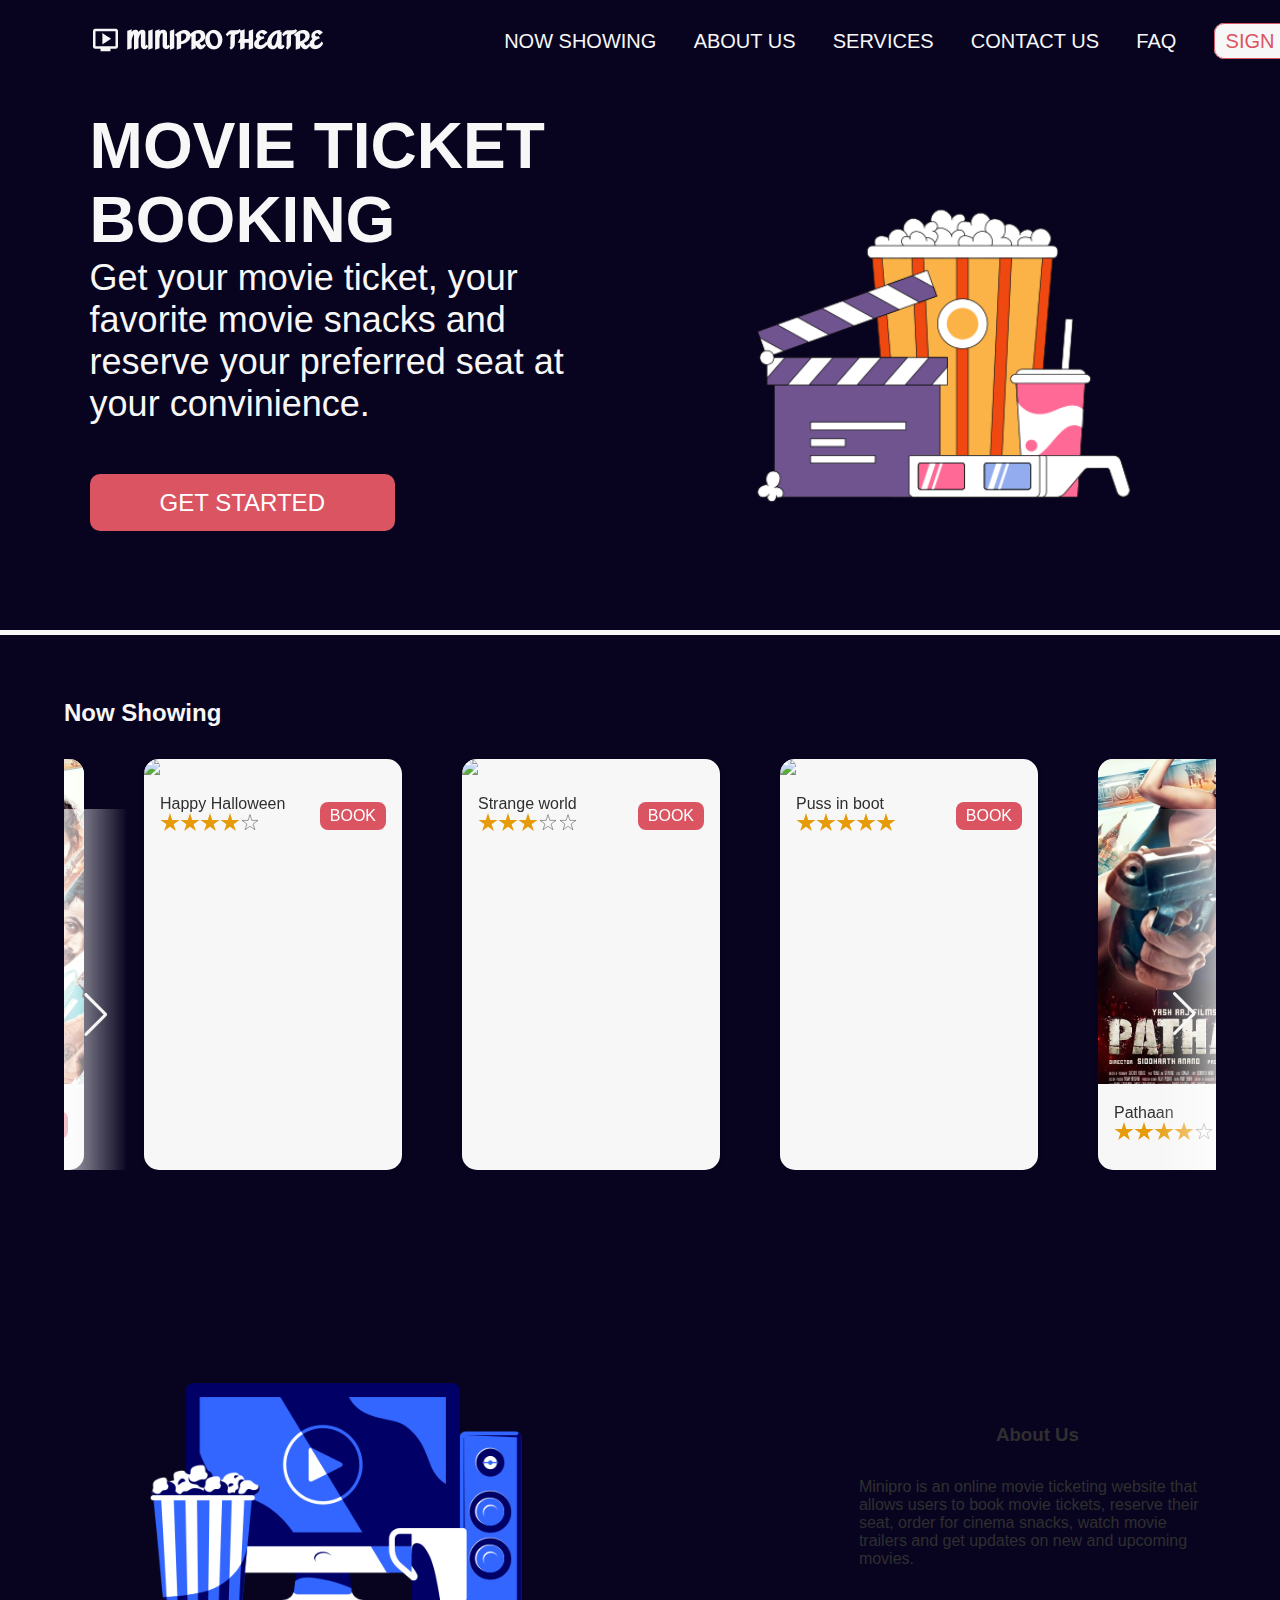
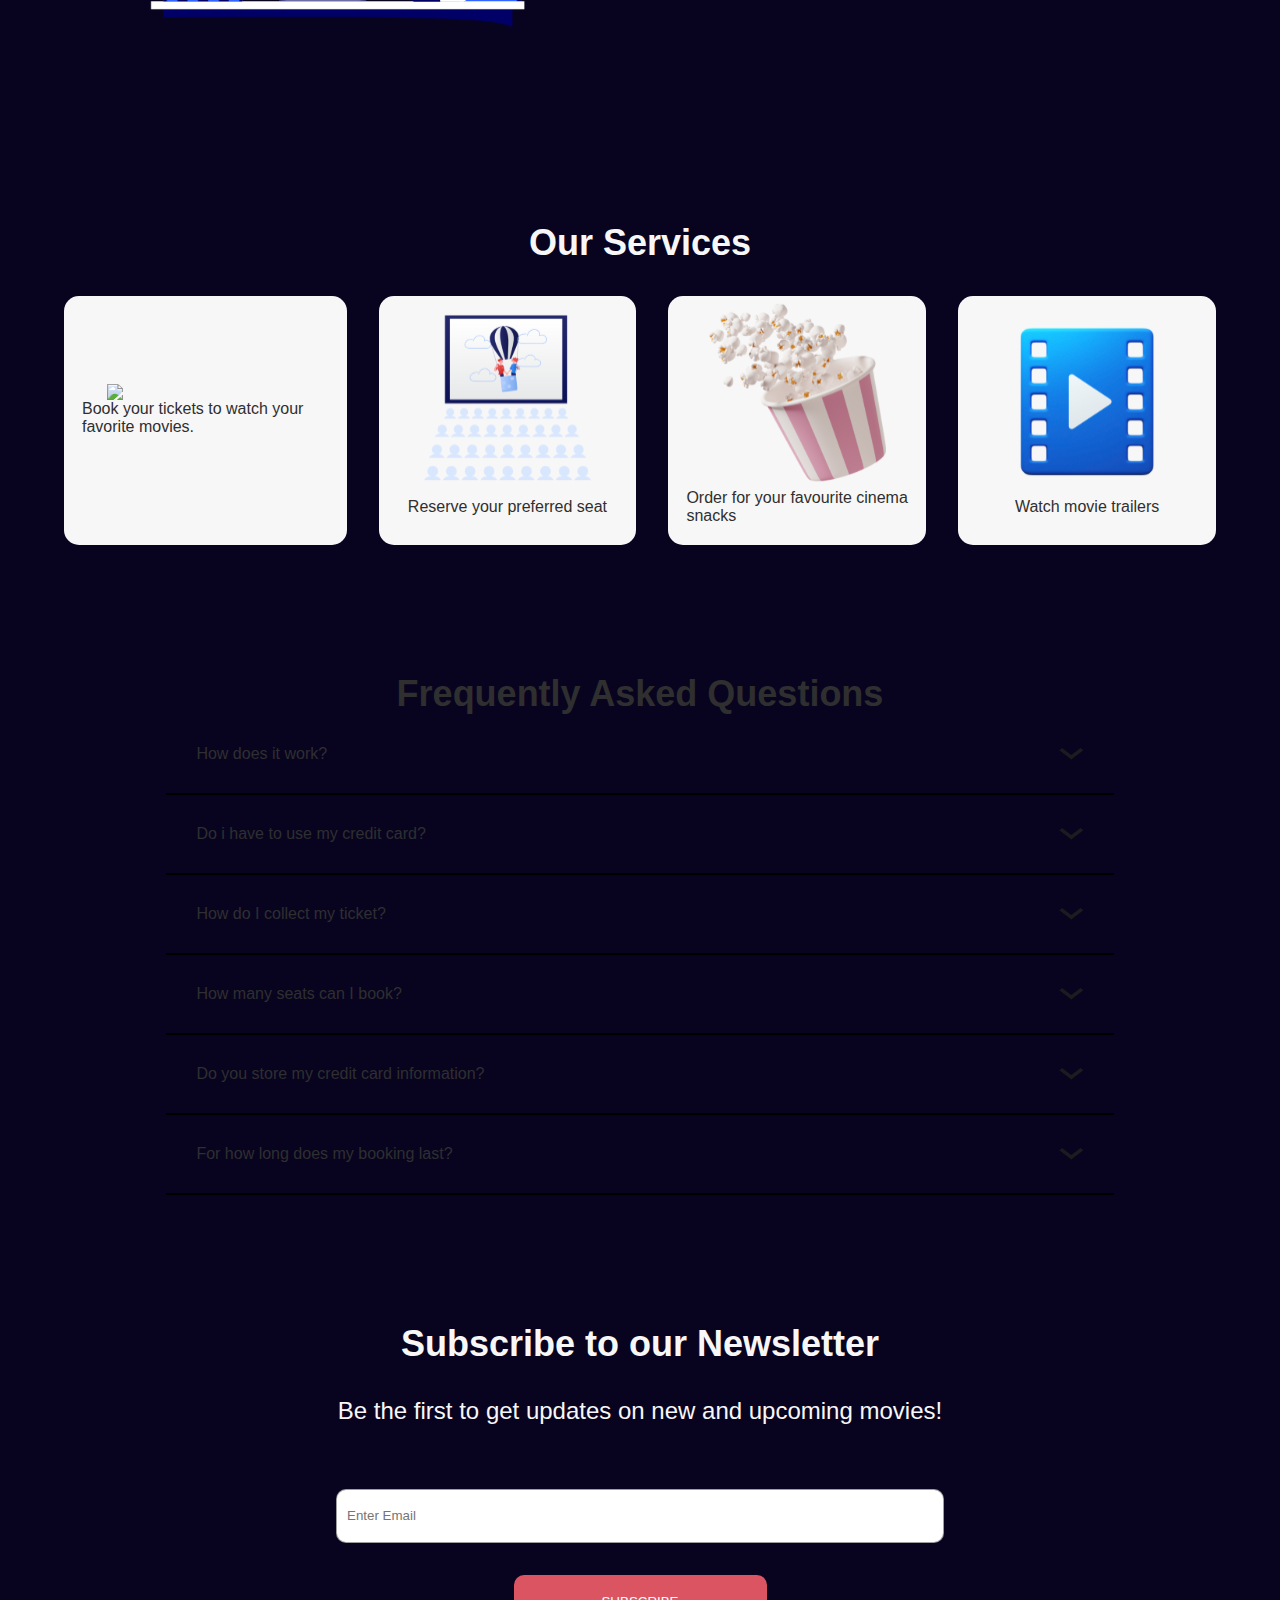
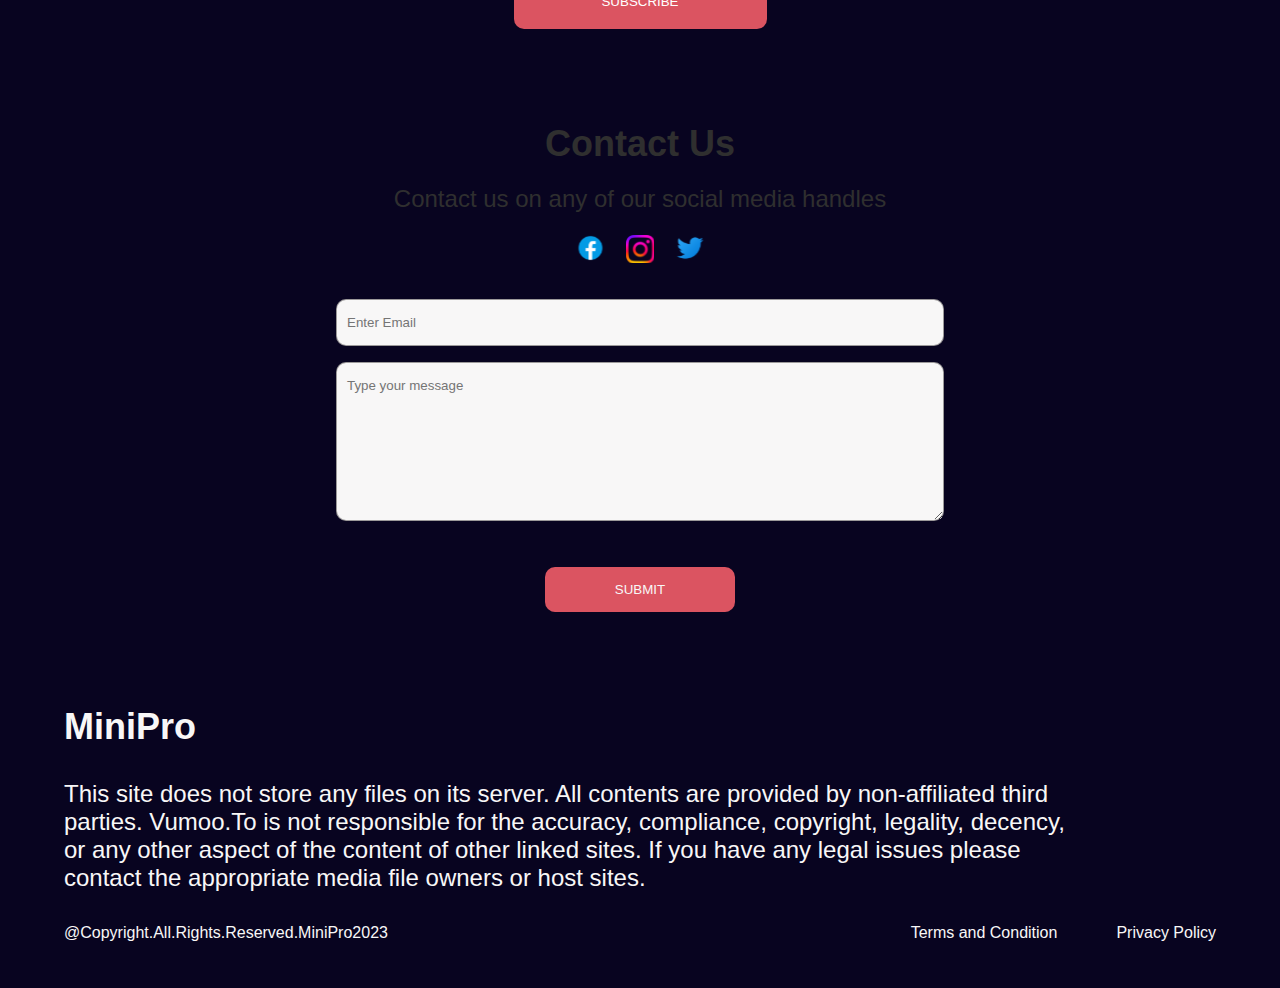
==== index.html @ 7660c7da "First commit for Minipro" ====
<!DOCTYPE html>
<html>
<head>
	<meta charset="utf-8">
	<meta name="viewport" content="width=device-width, initial-scale=1">
	<link rel="icon" type="image/png" sizes="32x32" href="./images/Frames 1.png">
	<link href="https://fonts.cdnfonts.com/css/inter" rel="stylesheet">
	<link rel="stylesheet" href="https://cdnjs.cloudflare.com/ajax/libs/font-awesome/4.7.0/css/font-awesome.min.css">
	<!-- Swiper CSS -->
    <link rel="stylesheet" href="css/swiper-bundle.min.css">
	<link rel="stylesheet" type="text/css" href="css/style.css">
	<title>Minipro Theatre</title>
</head>
<body class="signup_body">
	<header>
		<div>
			<nav class="signup_nav navbar">
				<li>
					<img class="nav-branding" src="./images/Frame 1.png">
				</li>
				<ul class="menu nav-menu">
					<li class="nav-item"><a class="menuItem nav-link " href="#">NOW SHOWING</a></li>
					<li class="nav-item"><a class="menuItem nav-link" href="#">ABOUT US</a></li>
					<li class="nav-item"><a class="menuItem nav-link" href="#">SERVICES</a></li>
					<li class="nav-item"><a class="menuItem nav-link" href="#">CONTACT US</a></li>
					<li class="nav-item"><a class="menuItem nav-link" href="#">FAQ</a></li>
					<li class="nav_button nav-item">
						<a href="#">SIGN IN</a>
					</li>
				</ul>
				<div class="hamburger">
				<span class="bar"></span>
				<span class="bar"></span>
				<span class="bar"></span>
			</div>
			</nav>
		</div>
	</header>
	<header class="index_header">
		<div>
			<section class="header_text">
				<h1>MOVIE TICKET BOOKING</h1>
				<p>Get your movie ticket, your favorite movie snacks and reserve your preferred seat at your convinience.</p>
				<a class="getstarted_button" href="#">GET STARTED</a>
			</section>
			<section>
				<img src="./images/Frame 80.svg">
			</section>
		</div>
		
	</header>
	<main>
		<section class="firstmain_section">
			<section>
				<h2>Now Showing</h2>
				<div class="container swiper">
      <div class="slide-container">
        <div class="swiper-button-prev swiper-navBtn pre-btn"></div>
        <article class="card-wrapper swiper-wrapper firstmain_flex ">
          <div class="card swiper-slide firstmain_flex_container">
            <div class="">
              <img class="movie_img"  src="./images/Cinema tickets (2).svg">
            </div>
            <div class="movie_details">
            	<div>
            		<p>Happy Halloween</p>
            		<img src="./images/Frame 228.svg">
            	</div>
            	<a href="#">BOOK</a>
            </div>
          </div>
          <div class="card swiper-slide firstmain_flex_container">
            <div class="">
              <img class="movie_img" src="./images/Cinema tickets.svg">
            </div>
            <div class="movie_details">
            	<div>
            		<p>Strange world</p>
            		<img src="./images/Frame 229.svg">
            	</div>
            	<a href="#">BOOK</a>
            </div>
          </div>
          <div class="card swiper-slide firstmain_flex_container">
            <div class="">
              <img class="movie_img"  src="./images/Cinema tickets (1).svg">
            </div>
            <div class="movie_details">
            	<div>
            		<p>Puss in boot</p>
            		<img src="./images/Frame 229 (1).svg">
            	</div>
            	<a href="#">BOOK</a>
            </div>
          </div>
          <div class="card swiper-slide firstmain_flex_container">
            <div class="">
              <img class="movie_img"  src="./images/cinema ticket (1).svg">
            </div>
            <div class="movie_details">
            	<div>
            		<p>Pathaan</p>
            		<img src="./images/Frame 228.svg">
            	</div>
            	<a href="#">BOOK</a>
            </div>
          </div>
        </article>
      </div>
      <div class="swiper-button-next swiper-navBtn nxt-btn"></div>
    </div>
				
			</section>
		</section>
		<section class="secondmain_section">
			<article>
				<img src="./images/Cinema at home.svg">
				<div>
					<h3>About Us</h3>
					<p>Minipro is an online movie ticketing website that allows users to book movie tickets, reserve their seat, order for cinema snacks, watch movie trailers and get updates on new and upcoming movies.</p>
				</div>
			</article>
		</section>
		<section class="thirdmain_section">
			<article>
				<h4>Our Services</h4>
				<section>
					<div>
						<img src="./images/Cinema tickets (4).svg">
						<p>Book your tickets to watch your favorite movies.</p>
					</div>
					<div>
						<img src="./images/Cinema.svg">
						<p>Reserve your preferred seat</p>
					</div>
					<div>
						<img src="./images/popcorn bowl.svg">
						<p>Order for your favourite cinema snacks</p>
					</div>
					<div>
						<img src="./images/cinema (1).svg">
						<p>Watch movie trailers</p>
					</div>
				</section>
			</article>
		</section>
		<section class="fourthmain_section">
			<article>
				<h4>Frequently Asked Questions</h4>
				<section class="faqsection">
					<div class="faq">
						<div class="faqQuestions">
							<p>How does it work?</p>
							<img src="./images/expand_more.svg">
						</div>
						<div class="faqAnswers">
							<p>Register to have access to the theatre</p>
						</div>
					</div>
					<div class="faq">
						<div class="faqQuestions">
							<p>Do i have to use my credit card?</p>
							<img src="./images/expand_more.svg">
						</div>
						<div class="faqAnswers">
							<p>Yes in cases where you need to transfer to your wallet</p>
						</div>
					</div>
					<div class="faq">
						<div class="faqQuestions">
							<p>How do I collect my ticket?</p>
							<img src="./images/expand_more.svg">
						</div>
						<div class="faqAnswers">
							<p>You can book it on our website</p>
						</div>
					</div>
					<div class="faq">
						<div class="faqQuestions">
							<p>How many seats can I book?</p>
							<img src="./images/expand_more.svg">
						</div>
						<div class="faqAnswers">
							<p>As many as you want</p>
						</div>
					</div>
					<div class="faq">
						<div class="faqQuestions">
							<p>Do you store my credit card information?</p>
							<img src="./images/expand_more.svg">
						</div>
						<div class="faqAnswers">
							<p>No, we don't</p>
						</div>
					</div>
					<div class="faq">
						<div class="faqQuestions">
							<p>For how long does my booking last?</p>
							<img src="./images/expand_more.svg">
						</div>
						<div class="faqAnswers">
							<p>It is available till you use it</p>
						</div>
					</div>
				</section>
			</article>
		</section>
		<section class="fifthmain_section">
			<h5>Subscribe to our Newsletter</h5>
			<p>Be the first to get updates on new and upcoming movies!</p>
			<div>
				<input type="text" name="email" placeholder="Enter Email">
				<button>SUBSCRIBE</button>
			</div>
		</section>
		<section class="sixthmain_section">
			<article>
				<section>
					<h5 style="font-size: 36px;">Contact Us</h5>
					<p style="font-size: 24px;">Contact us on any of our social media handles</p>
					<div>
						<a href="#" class="Facebook">
							<img src="./images/Facebook.svg">
						</a>
						<a href="#" class="Instagram">
							<img src="./images/Instagram.svg">
						</a>
						<a href="#" class="Twitter">
							<img src="./images/Twitter.svg">
						</a>
					</div>
				</section>
				<form class="contactus_form">
					<input type="text" name="email" placeholder="Enter Email">
					<textarea id="message" placeholder="Type your message"></textarea>
					<button>SUBMIT</button>

				</form>
			</article>
		</section>
	</main>
	<footer class="index_footer">
		<section>
			<h6>MiniPro</h6>
			<p>This site does not store any files on its server. All contents are provided by non-affiliated third parties. Vumoo.To is not responsible for the accuracy, compliance, copyright, legality, decency, or any other aspect of the content of other linked sites. If you have any legal issues please contact the appropriate media file owners or host sites.</p>
		</section>
		<div class="footer_div">
			<p>@Copyright.All.Rights.Reserved.MiniPro2023</p>
			<div>
				<p>Terms and Condition</p>
				<p>Privacy Policy</p>
			</div>
		</div>
	</footer>
	<script src="js/swiper-bundle.min.js"></script>
	<script>
		let answers = document.querySelectorAll(".faq");
		answers.forEach((event) => {
			event.addEventListener("click", () => {
				if (event.classList.contains("active")) {
					event.classList.remove("active");
				} else {
					event.classList.add("active");
				}
			});
		});
	</script>
	<script>
		var swiper = new Swiper(".slide-container", {
  slidesPerView: 3,
  spaceBetween: 40,
  sliderPerGroup: 3,
  loop: true,
  centerSlide: "true",
  fade: "true",
  grabCursor: "true",
  pagination: {
    el: ".swiper-pagination",
    clickable: true,
    dynamicBullets: true,
  },
  navigation: {
    nextEl: ".swiper-button-next",
    prevEl: ".swiper-button-prev",
  },

  breakpoints: {
    0: {
      slidesPerView: 1,
    },
    400: {
      slidesPerView: 2,
    },
    768: {
      slidesPerView: 3,
    },
    1000: {
    	slidesPerView: 4,
    },
  },
});

	</script>
	<script>
		const hamburger = document.querySelector('.hamburger');
const navMenu = document.querySelector('.nav-menu');


hamburger.addEventListener('click', () => {
	hamburger.classList.toggle('active');
	navMenu.classList.toggle('active');
})

document.querySelectorAll('.nav-link').forEach(n => n.
addEventListener('click', () => {
	hamburger.classList.remove('active');
	navMenu.classList.remove('active');
}))
	</script>
</body>
</html>
---- css/style.css ----
*{
	list-style: none;
	box-sizing: border-box;
	margin: 0;
	padding: 0;
	text-decoration: none;
	font-family: 'Inter', sans-serif;
}

.signup_body {
	background-color: #080420;
	color: #F8F7F7;
}

.signup_nav{
	display: flex;
	flex-direction: row;
	justify-content: space-around;
	align-items: center;
	padding-top: 2%;
	padding-right: 5%;	
	margin-left: 3px;
}

.signup_nav img {
}

.signup_nav ul{
	display: flex;
	flex-direction: row;
	justify-content: space-evenly;
	gap: 6%;
	white-space: nowrap;
}

.menuItem {
	color: #F8F7F7;
	font-size: 20px;
}

.hamburger {
	display: none;
	cursor: pointer;
}

.bar {
	display: block;
	width: 25px;
	height: 3px;
	margin: 5px auto;
	-webkit-transition: all 0.3s ease-in-out;
	transition: all 0.3s ease-in-out;
	background-color: white;
}

/* for the hamburger menu */

@media(max-width: 1116px) {
	.hamburger{
		display: block;
	}

	.hamburger.active .bar:nth-child(2){
		opacity: 0;
	}

	.hamburger.active .bar:nth-child(1) {
		transform: translateY(8px) rotate(45deg);
	}

	.hamburger.active .bar:nth-child(3){
		transform: translateY(-8px) rotate(-45deg);
	}

	.nav-menu {
		position: fixed;
		left: -100%;
		top: 50px;
		gap: 0;
		flex-direction: column;
		background-color: #1A0E61;
		width: 100%;
		text-align: center;
		transition: 0.3s;
	}

	.nav-item {
		margin: 8px 0px;
	}

	.nav-menu.active {
		left: 0;
	}
	.signup_nav ul{
	display: flex;
	flex-direction: column;
	justify-content: space-evenly;
	gap: 6%;
	white-space: nowrap;
}
}


.signup_main {
	color: #F8F7F7;
	background-image: url("./images/User Signup.svg");
	background-repeat: no-repeat;
	background-position: center;
	background-size: cover;
	text-align: center;
	margin-left: auto;
	margin-right: auto;
	width: 40%;
	border-radius: 40px;
	border: 2px solid #FFFCFC;
	padding-left: 120px;
	padding-right: 120px;
	padding-top: 40px;
	padding-bottom: 40px;
}

.signup_main form {
	display: flex;
	flex-direction: column;
	gap: 24px;

}

.signup_main h1 {
	font-size: 24px;
	margin-bottom: 30px;
}

.loginswitch {
	background-color: rgba(212, 174, 174, 0.65);
	border-radius: 60px;
	display: flex;
	flex-direction: row;
	align-items: center;
	justify-content: center;
	width: 210px;
	padding: 1px;
}

.loginswitch a {
	border-radius: 60px;
	font-size: 20px;
	padding: 10px 24px;
}

.signup_main form input {
	background-color: transparent;
	border-radius: 15px;
	border: 1px solid #FFFFFF;
	padding: 20px 12px;

}

.signup_main form input::placeholder {
	color: #F8F7F7;
}

.signup_main form button {
	background-color: #1A0E61;
	border-radius: 10px;
	padding: 15px;
	color: #FFFFFF;
	border: none;
	font-size: 20px;
	width: 50%;
	align-self: center;

}

/* Sign in page */

.signin_main {
	margin-left: 10%;
	margin-right: 10%;
	margin-top: 2%;
	display: flex;
	flex-direction: row;
	gap: 10%;
}

.signin_main_left {
	padding-top: 5%;
	width: 45%;
	font-size: 32px;
}


.signin_main_right {
	background-color: #F2F1F8;
	border-radius: 45px;
	color: #2F2F2F;
	padding-right: 6%;
	padding-top: 4%;
	padding-bottom: 4%;
	padding-left: 6%;
}

.signin_main_right form {
	display: flex;
	flex-direction: column;
	gap: 24px;
}

.signin_main_right form h1 {
	font-size: 24px;
}

.signin_main_right form input {
	border-radius: 5px;
	border: 0.7px solid rgba(63, 62, 62, 0.5);
	padding: 12px 12px;
	background-color: transparent;
}

.signin_main_right form a {
	color: #B30606;
}

.loginbutton {
	background-color: #DB5461;
	border-radius: 10px;
	padding: 10px 80px;
	color: #F8F7F7;
	border: none;
	font-size: 20px;
}


.signup_socials {
	text-align: center;
	gap: 16px;
	font-size: 16px;
	color: #080420;
}

.signup_socials p {
	margin-top: 16px;
}

.signup_socials div {
	margin-top: 8px;
}

#signinInstead {
	color: #2F2F2F;
	font-size: 14px;
}

#signinInstead a {
	color: #DB5461;
}

#InputPassword{
	width: 90%;

}

#InputPasswordAgain {
	width: 90%;
}


.field-icon {
  float: right;
  margin-right: 25px;
  margin-top: -28px;
  position: relative;
  z-index: 2;
  cursor: pointer;
}
#signinP {
	color: #080420;
	font-size: 20px;
}

#email {
	margin-top: 8%;
}


.forgotPassword {
	text-align: right;
	margin-top: -10px;
	font-size: 16px;
	color: #2F2F2F;
}

.signin_socials {
	padding-top: 40px;
}

/* Resistration selection page */

.register_main {
	margin-top: 8%;
	margin-left: auto;
	margin-right: auto;
	background-color: #BFCAD2;
	display: flex;
	flex-direction: row;
	width: 30%;
	border-radius: 20px;
	padding: 50px;
	gap: 100px;
}

.register_main section {
	display: flex;
	flex-direction: column;
	gap: 40px;
	align-items: center;
}

.register_main button {
	background-color: #080420;
	border-radius: 12px;
	border: none;
	padding: 8px;
	width: 110px;
	color: #FFFFFF;
}

.location {
	display: flex;
	flex-direction: row;
	gap: 30%;
}

.location div {
	background-color: #F8F7F7;
	border: 1px solid 080420;
	border-radius: 15px;
	padding: 15px 12px;
	align-items: space-between;
	gap: 20px;
	color: #2F2F2F;
	display: flex;
	flex-direction: row;
	white-space: nowrap;
}

/*Cinema verification*/

.verify_main {
	color: #F8F7F7;
	background-color: #BFCAD2;
	text-align: center;
	margin-left: auto;
	margin-right: auto;
	margin-bottom: 40px;
	width: 40%;
	border-radius: 40px;
	border: 2px solid #FFFCFC;
	padding-left: 120px;
	padding-right: 120px;
	padding-top: 40px;
	padding-bottom: 40px;
}

.verify_main form {
	display: flex;
	flex-direction: column;
	gap: 24px;

}

.verify_main form input {
	border-radius: 15px;
	border: 1px solid #080420;
	padding: 20px 12px;

}

.verify_main form input::placeholder {
	color: #2F2F2F;
}

.verify_main form button {
	background-color: #080420;
	border-radius: 10px;
	padding: 7px 9px;
	color: #FFFFFF;
	border: none;
	font-size: 14px;
	width: 30%;
	align-self: center;

}

/* forgot password 2 */
.forgotpassword_left{
	width: 28%;
	height: auto;
}

.forgotpassword_right {
	background-color: rgba(82, 78, 111, 0.5);
}

.codebox {
	background-color: #F5EDED;
	border: 1px solid rgba(63, 62, 62, 0.5);
	border-radius: 8px;
	gap: 30px;
	padding: 5px;
	display: flex;
	flex-direction: row;
	align-items: center;
	justify-content: center;
}

.codebox_div {
	border: 1px solid #2F2F2F;
	box-sizing: border-box;
	border-radius: 4px;
	width: 32px;
	height: 32px;

}

/* landing page */
.nav_button a {
	background-color: #F8F7F7;
	border: 1px solid #DB5461;
	border-radius: 10px;
	padding: 6px 11px;
	color: #DB5461;
	font-size: 20px;
	cursor: pointer;
}

.nav_button a:hover {
	background-color: #DB5461;
	border: none;
	color: #F8F7F7;
}

.index_header {
	margin-bottom: 22px;
}

.index_header div{
	display: flex;
	flex-direction: row;
	margin-left: 7%;
	margin-right: 7%;
	margin-top: 4%;
	gap: 8%;
	margin-bottom: 30px;
}

.index_header h1 {
	font-size: 64px;
}

.index_header p {
	font-size: 36px;
	margin-bottom: 64px;
}

.getstarted_button {
	background-color: #DB5461;
	border-radius: 10px;
	padding: 15px 70px;
	font-size: 24px;
	color: #FFFFFF;
	cursor: pointer;
	white-space: nowrap;
}

.getstarted_button:hover {
	background-color: #FFFFFF;
	color: #DB5461;
}

.firstmain_section {
	border-top: 5px solid #F8F7F7;
	margin-bottom: 50px;

}

.firstmain_section section {
	margin: 64px;
	position: relative;
}

.firstmain_section h2 {
	margin-bottom: 32px;
}

.firstmain_flex {
	display: flex;
	flex-direction: row;
	gap: 20px;
}

.firstmain_flex_container {
	background-color: #F8F7F7;
	box-shadow: 0px 0px 4px rgba(0, 0, 0, 0.25);
	border-radius: 15px;
	width: 304px;
	height: 411px;
	overflow: hidden;
}

.movie_img {
	border-top-left-radius: 15px;
	border-top-right-radius: 15px;
	width: 299px;
	height: auto;
}

.movie_details {
	margin: 16px;
	color: #2F2F2F;
	display: flex;
	flex-direction: row;
	justify-content: space-between;
}

.movie_details a {
	background-color: #DB5461;
	border-radius: 8px;
	padding: 5px 10px;
	color: #FFFFFF;
	align-self: center;
	cursor: pointer;
}

.movie_details a:hover {
	background-color: #FFFFFF;
	color: #DB5461;
	border: 1px solid #DB5461;
}

.secondmain_section {
	background-image: url('./images/About us.svg');
}

.secondmain_section article {
	padding: 5%;
	color: #2F2F2F;
	display: flex;
	flex-direction: row;
	align-items: center;
	justify-content: space-between;
}

.secondmain_section article div {
	width: 31%;
}
.secondmain_section h3 {
	text-align: center;
	margin-bottom: 32px;
}

.thirdmain_section article{
	margin: 64px;
}

.thirdmain_section h4 {
	font-size: 36px;
	text-align: center;
	color: #F8F7F7;
	margin-bottom: 32px;
}

.thirdmain_section section {
	display: flex;
	flex-direction: row;
	gap: 32px;
}

.thirdmain_section div {
	background-color: #F8F7F7;
	box-shadow: 0px 5px 20px -72px rgba(0, 0, 0, 0.25);
	border-radius: 15px;
	color: #2F2F2F;
	display: flex;
	flex-direction: column;
	align-items: center;
	justify-content: center;
	padding-right: 18px;
	padding-left: 18px;
	padding-bottom: 20px;
	overflow: hidden;
}

.thirdmain_section div:hover {
	transition: 0.7s ease;
	width: 35%;
}

.thirdmain_section img {
	width: 80%;
}

.thirdmain_section img:hover {
	
}

.fourthmain_section {
	background-image: url('./images/faq.svg');
}

.fourthmain_section article {
	color: #2F2F2F;
	margin: 64px;
	padding-left: 8%;
	padding-right: 8%;
	padding-top: 64px;
	padding-bottom: 64px;

}

.fourthmain_section h4 {
	font-size: 36px;
	text-align: center;
}

.faqQuestions {
	display: flex;
	flex-direction: row;
	justify-content: space-between;
	align-items: center;
	padding: 30px;
}

.faq {
	border-bottom: 2px solid #000000;
}

.faq:hover {
	cursor: pointer;
}

.faqAnswers {
	display: none;
}

.faq.active .faqAnswers {
	display: block;
}

.fifthmain_section {
	margin: 64px;
	text-align: center;
}

.fifthmain_section h5 {
	font-size: 36px;
	margin-bottom: 32px;
}

.fifthmain_section p {
	font-size: 24px;
	margin-bottom: 64px;
}

.fifthmain_section div {
	display: flex;
	flex-direction: column;
}

.fifthmain_section input {
	border-radius: 10px;
	border: 1px solid rgba(63, 62, 62, 0.5);
	padding: 15px 10px;
	width: 608px;
	height: 54px;
	align-self: center;
	margin-bottom: 32px;
}

.fifthmain_section button {
	background-color: #DB5461;
	border-radius: 10px;
	border: none;
	padding: 15px 70px;
	color: #FFFFFF;
	width: 253px;
	height: 54px;
	align-self: center;
	cursor: pointer;
}

.Instagram img{
	width: 28px;
	height: auto;
	margin-left: 16px;
	margin-right: 16px;
}

.sixthmain_section {
	background-image: url('./images/contact us.svg');
}

.sixthmain_section article {
	margin: 64px;
	color: #2F2F2F;
	display: flex;
	flex-direction: column;
	justify-content: center;
	align-items: center;
	gap: 32px;
	padding-top: 30px;
	padding-bottom: 30px;
}

.sixthmain_section article section {
	display: flex;
	flex-direction: column;
	align-items: center;
	justify-content: center;
	gap: 20px;
}

.contactus_form {
	display: flex;
	flex-direction: column;
	align-items: center;
	justify-content: center;
	gap: 16px;
}

.contactus_form input {
	border: 1px solid rgba(63, 62, 62, 0.5);
	border-radius: 10px;
	background-color: #F8F7F7;
	padding: 15px 10px;
	width: 608px;
}

#message {
	background-color: #F8F7F7;
	border-radius: 10px;
	border: 1px solid rgba(63, 62, 62, 0.5);
	padding: 15px 10px;
	width: 608px;
	height: 159px;
	
}

.contactus_form button {
	background-color: #DB5461;
	border-radius: 10px;
	padding: 15px 70px;
	color: #F8F7F7;
	border: none;
	margin-top: 30px;
	cursor: pointer;
}

.index_footer {
	margin-left: 64px;
	margin-right: 64px;
}

.index_footer section {
	margin-right: 12%;
	margin-bottom: 32px;
}

.index_footer h6 {
	font-size: 36px;
	margin-bottom: 32px;
}

.index_footer section p {
	font-size: 24px;
}

.footer_div {
	display: flex;
	flex-direction: row;
	justify-content: space-between;
	margin-bottom: 46px;
}

.footer_div div {
	display: flex;
	flex-direction: row;
	gap: 59px;
	white-space: nowrap;
}
/* index carousel */


.pre-btn,
.nxt-btn {
  border: none;
  width: 5vw;
  height: 100%;
  position: absolute;
  top: 8vh;
  display: flex;
  justify-content: center;
  align-items: center;
  background: linear-gradient(90deg, rgba(255, 255, 255, 0) 0%, #fff 150%);
  cursor: pointer;
  z-index: 8;
  color: #F8F7F7;
}

.pre-btn {
  left: 0;
  transform: rotate(180deg);
}

.nxt-btn {
  right: 0;
}

.pre-btn img,
.nxt-btn img {
  opacity: 0.2;
}

.pre-btn:hover img,
.nxt-btn:hover img {
  opacity: 1;
}

/* DAshboard */
.dashboard_body {
	background-color: #080420;
}
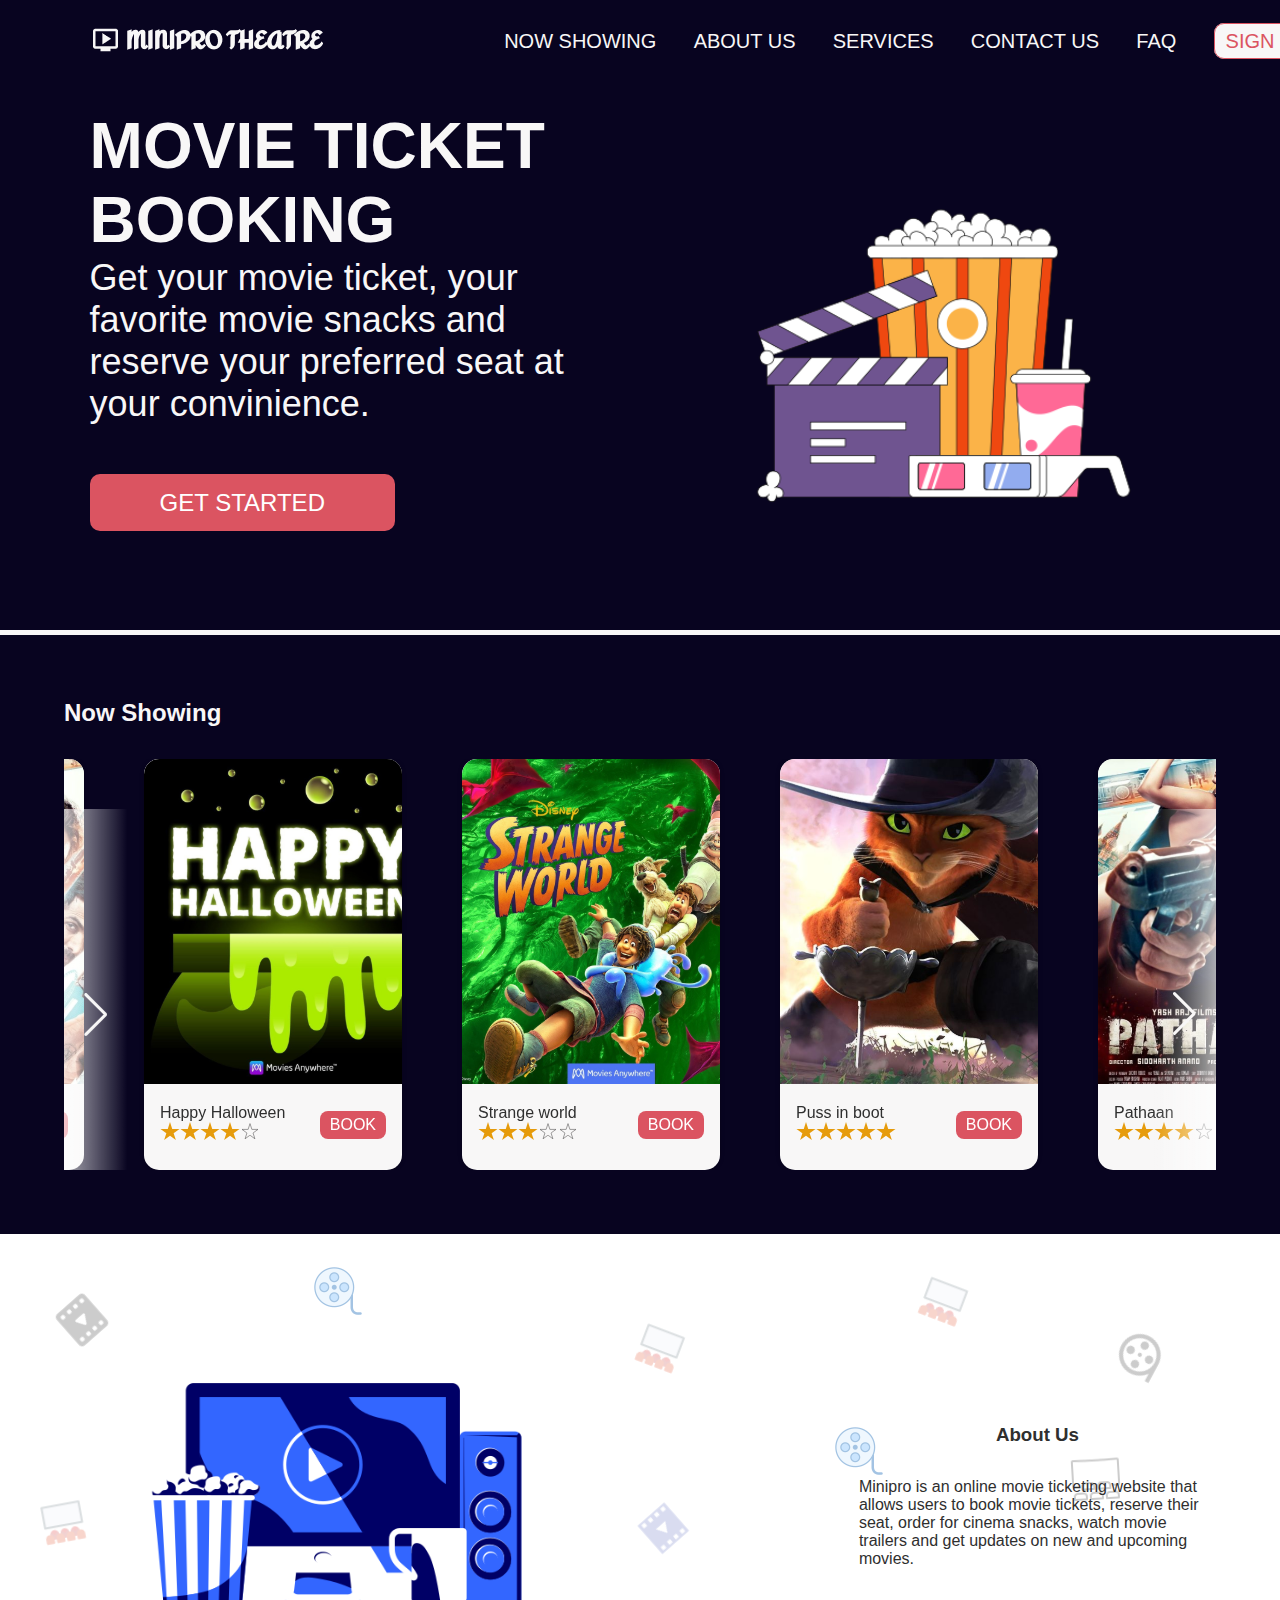
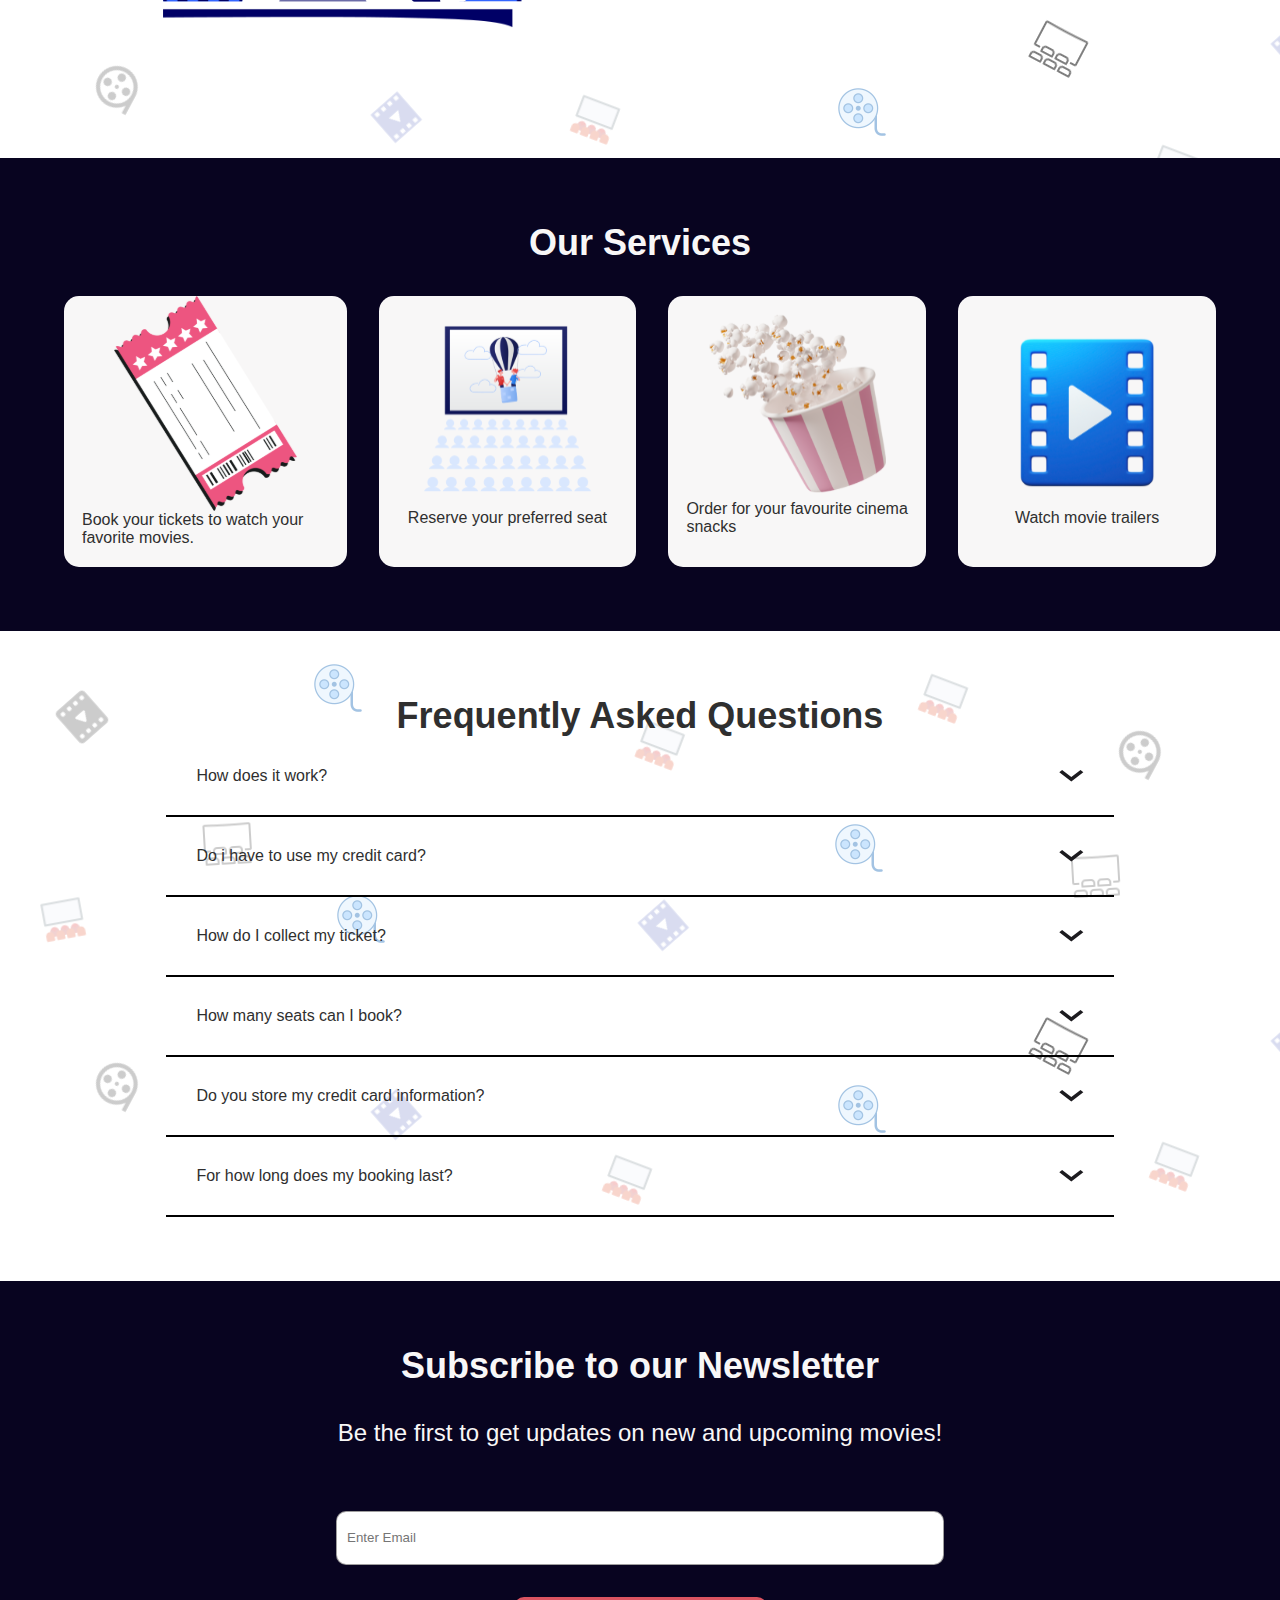
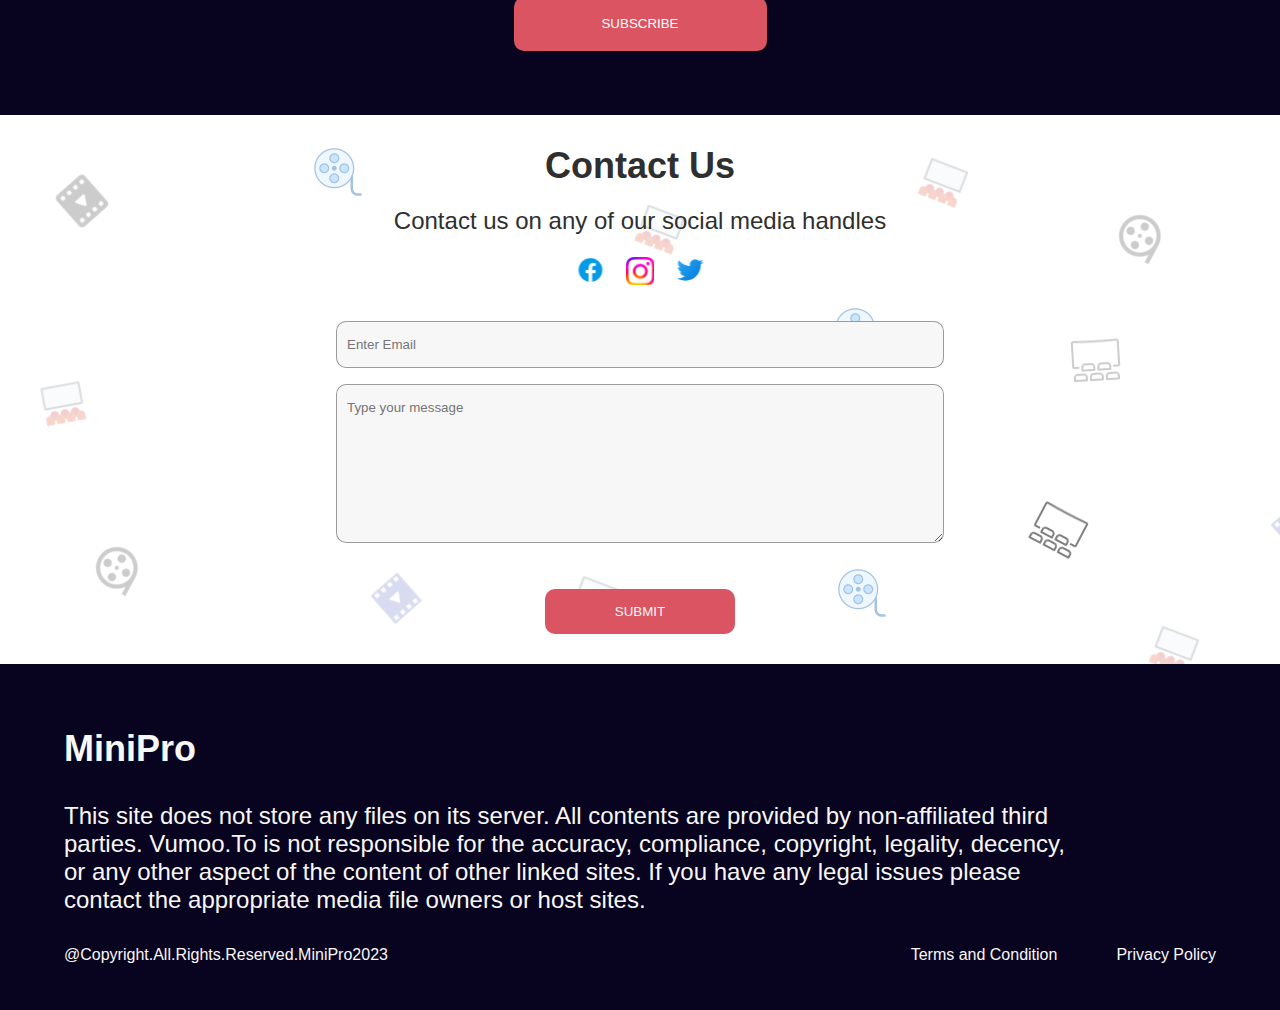
==== commit a6627e54: "Made edits for github pages" ====
--- a/index.html
+++ b/index.html
@@ -59,7 +59,7 @@
         <article class="card-wrapper swiper-wrapper firstmain_flex ">
           <div class="card swiper-slide firstmain_flex_container">
             <div class="">
-              <img class="movie_img"  src="./images/Cinema tickets (2).svg">
+              <img class="movie_img"  src="./images/cinema tickets (2).svg">
             </div>
             <div class="movie_details">
             	<div>
@@ -71,7 +71,7 @@
           </div>
           <div class="card swiper-slide firstmain_flex_container">
             <div class="">
-              <img class="movie_img" src="./images/Cinema tickets.svg">
+              <img class="movie_img" src="./images/cinema tickets.svg">
             </div>
             <div class="movie_details">
             	<div>
@@ -83,7 +83,7 @@
           </div>
           <div class="card swiper-slide firstmain_flex_container">
             <div class="">
-              <img class="movie_img"  src="./images/Cinema tickets (1).svg">
+              <img class="movie_img"  src="./images/cinema tickets (1).svg">
             </div>
             <div class="movie_details">
             	<div>
@@ -126,7 +126,7 @@
 				<h4>Our Services</h4>
 				<section>
 					<div>
-						<img src="./images/Cinema tickets (4).svg">
+						<img src="./images/cinema tickets (4).svg">
 						<p>Book your tickets to watch your favorite movies.</p>
 					</div>
 					<div>
--- a/css/style.css
+++ b/css/style.css
@@ -539,7 +539,7 @@
 }
 
 .secondmain_section {
-	background-image: url('./images/About us.svg');
+	background-image: url('../images/About us.svg');
 }
 
 .secondmain_section article {
@@ -605,7 +605,7 @@
 }
 
 .fourthmain_section {
-	background-image: url('./images/faq.svg');
+	background-image: url('../images/faq.svg');
 }
 
 .fourthmain_section article {
@@ -697,7 +697,7 @@
 }
 
 .sixthmain_section {
-	background-image: url('./images/contact us.svg');
+	background-image: url('../images/contact us.svg');
 }
 
 .sixthmain_section article {
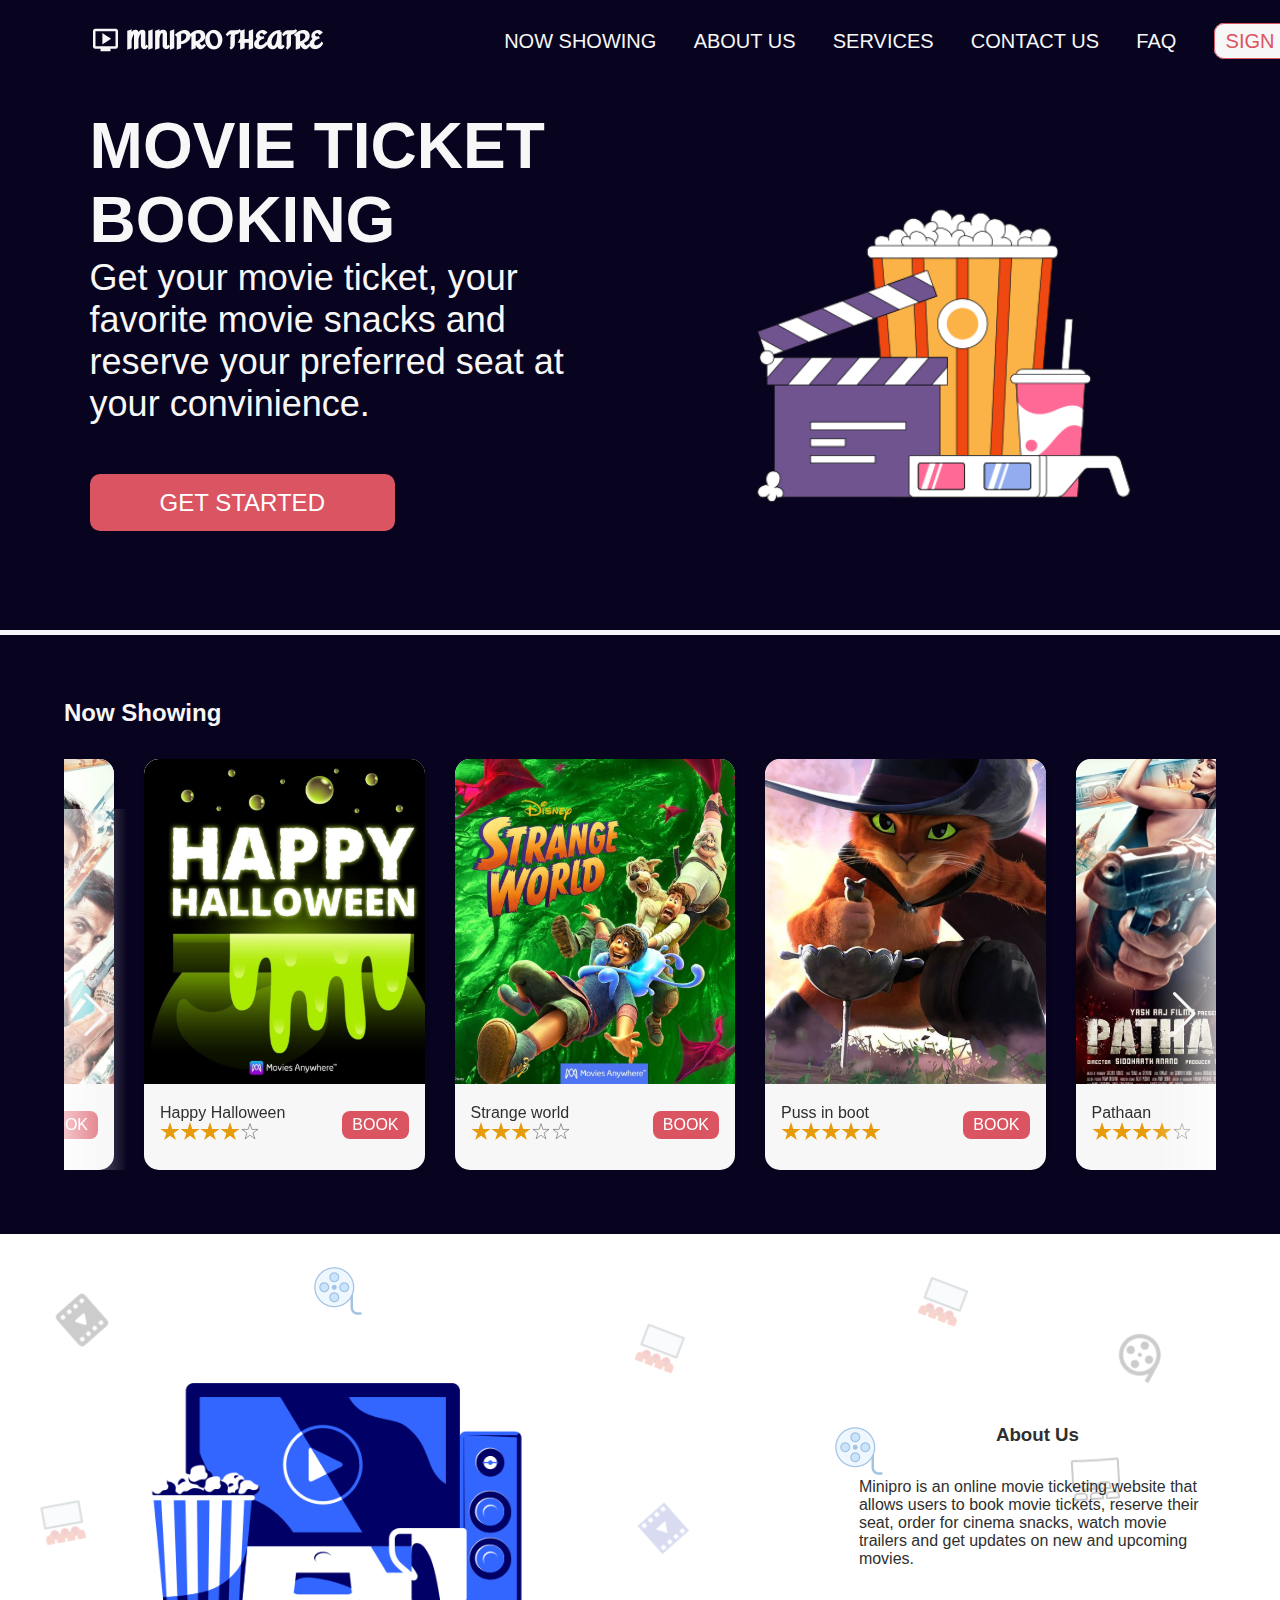
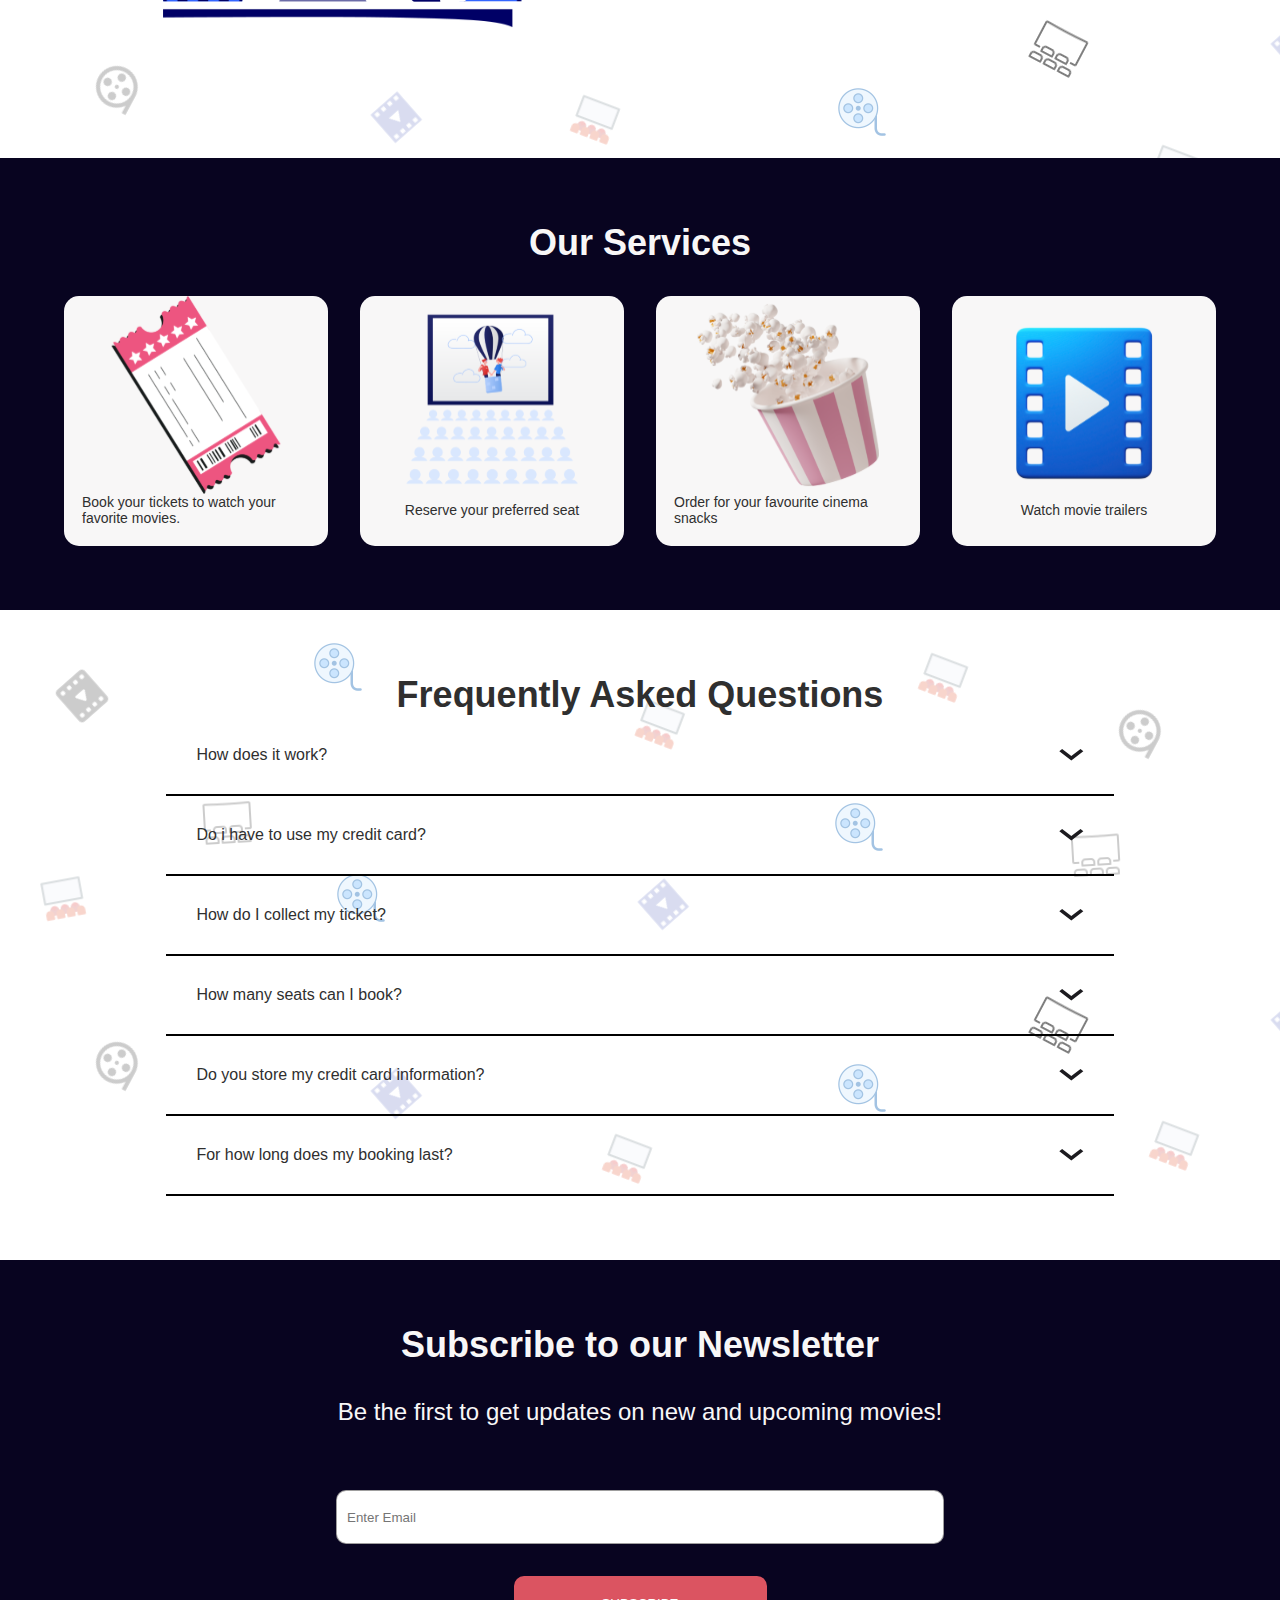
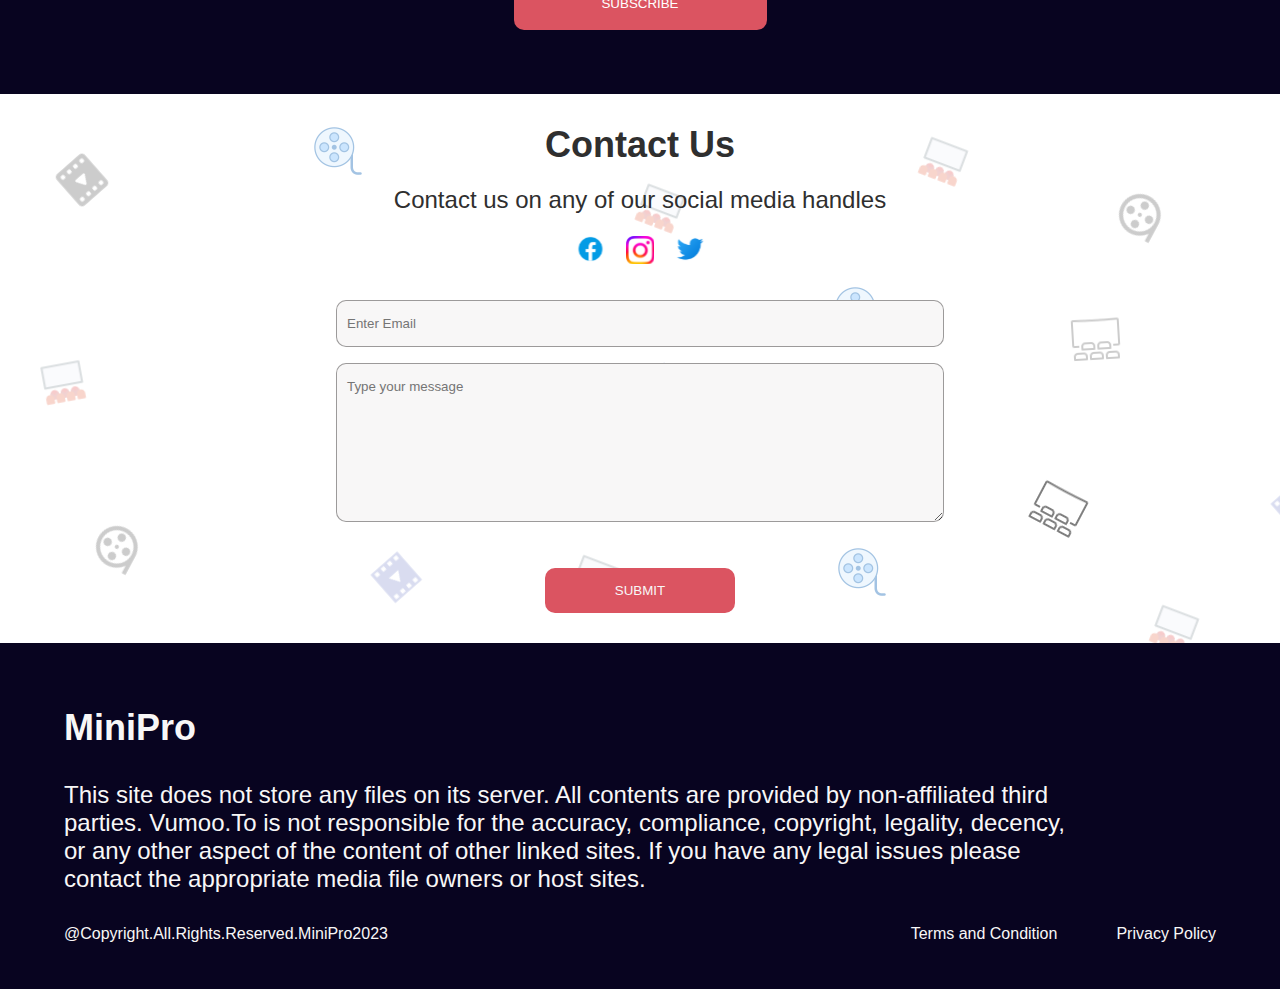
==== commit 9e5af3cd: "Added responsiveness for index page" ====
--- a/index.html
+++ b/index.html
@@ -12,20 +12,20 @@
 	<title>Minipro Theatre</title>
 </head>
 <body class="signup_body">
-	<header>
+	<header id="section1">
 		<div>
 			<nav class="signup_nav navbar">
-				<li>
-					<img class="nav-branding" src="./images/Frame 1.png">
+				<li><a href="#section1">
+					<img class="nav-branding" src="./images/Frame 1.png"></a>
 				</li>
 				<ul class="menu nav-menu">
-					<li class="nav-item"><a class="menuItem nav-link " href="#">NOW SHOWING</a></li>
-					<li class="nav-item"><a class="menuItem nav-link" href="#">ABOUT US</a></li>
-					<li class="nav-item"><a class="menuItem nav-link" href="#">SERVICES</a></li>
-					<li class="nav-item"><a class="menuItem nav-link" href="#">CONTACT US</a></li>
-					<li class="nav-item"><a class="menuItem nav-link" href="#">FAQ</a></li>
+					<li class="nav-item"><a class="menuItem nav-link " href="#section2">NOW SHOWING</a></li>
+					<li class="nav-item"><a class="menuItem nav-link" href="#section3">ABOUT US</a></li>
+					<li class="nav-item"><a class="menuItem nav-link" href="#section4">SERVICES</a></li>
+					<li class="nav-item"><a class="menuItem nav-link" href="#section5">CONTACT US</a></li>
+					<li class="nav-item"><a class="menuItem nav-link" href="#section6">FAQ</a></li>
 					<li class="nav_button nav-item">
-						<a href="#">SIGN IN</a>
+						<a href="signin.html">SIGN IN</a>
 					</li>
 				</ul>
 				<div class="hamburger">
@@ -41,7 +41,7 @@
 			<section class="header_text">
 				<h1>MOVIE TICKET BOOKING</h1>
 				<p>Get your movie ticket, your favorite movie snacks and reserve your preferred seat at your convinience.</p>
-				<a class="getstarted_button" href="#">GET STARTED</a>
+				<a class="getstarted_button" href="register.html">GET STARTED</a>
 			</section>
 			<section>
 				<img src="./images/Frame 80.svg">
@@ -50,12 +50,12 @@
 		
 	</header>
 	<main>
-		<section class="firstmain_section">
+		<section class="firstmain_section" id="section2">
 			<section>
 				<h2>Now Showing</h2>
 				<div class="container swiper">
       <div class="slide-container">
-        <div class="swiper-button-prev swiper-navBtn pre-btn"></div>
+        <div class="swiper-button-next swiper-navBtn nxt-btn"></div>
         <article class="card-wrapper swiper-wrapper firstmain_flex ">
           <div class="card swiper-slide firstmain_flex_container">
             <div class="">
@@ -107,21 +107,21 @@
           </div>
         </article>
       </div>
-      <div class="swiper-button-next swiper-navBtn nxt-btn"></div>
+      <div class="swiper-button-prev swiper-navBtn pre-btn"></div>
     </div>
 				
 			</section>
 		</section>
-		<section class="secondmain_section">
+		<section class="secondmain_section" id="section3">
 			<article>
-				<img src="./images/Cinema at home.svg">
+				<img class="about_img" src="./images/Cinema at home.svg">
 				<div>
 					<h3>About Us</h3>
 					<p>Minipro is an online movie ticketing website that allows users to book movie tickets, reserve their seat, order for cinema snacks, watch movie trailers and get updates on new and upcoming movies.</p>
 				</div>
 			</article>
 		</section>
-		<section class="thirdmain_section">
+		<section class="thirdmain_section" id="section4">
 			<article>
 				<h4>Our Services</h4>
 				<section>
@@ -144,7 +144,7 @@
 				</section>
 			</article>
 		</section>
-		<section class="fourthmain_section">
+		<section class="fourthmain_section" id="section6">
 			<article>
 				<h4>Frequently Asked Questions</h4>
 				<section class="faqsection">
@@ -213,11 +213,11 @@
 				<button>SUBSCRIBE</button>
 			</div>
 		</section>
-		<section class="sixthmain_section">
+		<section class="sixthmain_section" id="section5">
 			<article>
 				<section>
-					<h5 style="font-size: 36px;">Contact Us</h5>
-					<p style="font-size: 24px;">Contact us on any of our social media handles</p>
+					<h5>Contact Us</h5>
+					<p>Contact us on any of our social media handles</p>
 					<div>
 						<a href="#" class="Facebook">
 							<img src="./images/Facebook.svg">
@@ -267,8 +267,8 @@
 	</script>
 	<script>
 		var swiper = new Swiper(".slide-container", {
-  slidesPerView: 3,
-  spaceBetween: 40,
+  slidesPerView: 2,
+  spaceBetween: 10,
   sliderPerGroup: 3,
   loop: true,
   centerSlide: "true",
--- a/css/style.css
+++ b/css/style.css
@@ -53,54 +53,6 @@
 	background-color: white;
 }
 
-/* for the hamburger menu */
-
-@media(max-width: 1116px) {
-	.hamburger{
-		display: block;
-	}
-
-	.hamburger.active .bar:nth-child(2){
-		opacity: 0;
-	}
-
-	.hamburger.active .bar:nth-child(1) {
-		transform: translateY(8px) rotate(45deg);
-	}
-
-	.hamburger.active .bar:nth-child(3){
-		transform: translateY(-8px) rotate(-45deg);
-	}
-
-	.nav-menu {
-		position: fixed;
-		left: -100%;
-		top: 50px;
-		gap: 0;
-		flex-direction: column;
-		background-color: #1A0E61;
-		width: 100%;
-		text-align: center;
-		transition: 0.3s;
-	}
-
-	.nav-item {
-		margin: 8px 0px;
-	}
-
-	.nav-menu.active {
-		left: 0;
-	}
-	.signup_nav ul{
-	display: flex;
-	flex-direction: column;
-	justify-content: space-evenly;
-	gap: 6%;
-	white-space: nowrap;
-}
-}
-
-
 .signup_main {
 	color: #F8F7F7;
 	background-image: url("./images/User Signup.svg");
@@ -108,6 +60,7 @@
 	background-position: center;
 	background-size: cover;
 	text-align: center;
+	margin-top: 50px;
 	margin-left: auto;
 	margin-right: auto;
 	width: 40%;
@@ -303,10 +256,14 @@
 	background-color: #BFCAD2;
 	display: flex;
 	flex-direction: row;
-	width: 30%;
+	width: 370px;
 	border-radius: 20px;
-	padding: 50px;
-	gap: 100px;
+	padding: 40px;
+	gap: 90px;
+}
+
+.register_main img {
+	width: 70%;
 }
 
 .register_main section {
@@ -316,32 +273,14 @@
 	align-items: center;
 }
 
-.register_main button {
+.register_main a {
 	background-color: #080420;
 	border-radius: 12px;
 	border: none;
 	padding: 8px;
 	width: 110px;
 	color: #FFFFFF;
-}
-
-.location {
-	display: flex;
-	flex-direction: row;
-	gap: 30%;
-}
-
-.location div {
-	background-color: #F8F7F7;
-	border: 1px solid 080420;
-	border-radius: 15px;
-	padding: 15px 12px;
-	align-items: space-between;
-	gap: 20px;
-	color: #2F2F2F;
-	display: flex;
-	flex-direction: row;
-	white-space: nowrap;
+	text-align: center;
 }
 
 /*Cinema verification*/
@@ -350,10 +289,11 @@
 	color: #F8F7F7;
 	background-color: #BFCAD2;
 	text-align: center;
+	margin-top: 30px;
 	margin-left: auto;
 	margin-right: auto;
 	margin-bottom: 40px;
-	width: 40%;
+	width: 50%;
 	border-radius: 40px;
 	border: 2px solid #FFFCFC;
 	padding-left: 120px;
@@ -392,6 +332,26 @@
 
 }
 
+.location {
+	display: flex;
+	flex-direction: row;
+	gap: 20%;
+}
+
+.location div {
+	background-color: #F8F7F7;
+	border: 1px solid 080420;
+	border-radius: 15px;
+	padding: 15px 12px;
+	align-items: space-between;
+	gap: 20px;
+	color: #2F2F2F;
+	display: flex;
+	flex-direction: row;
+	white-space: nowrap;
+}
+
+
 /* forgot password 2 */
 .forgotpassword_left{
 	width: 28%;
@@ -486,7 +446,6 @@
 
 .firstmain_section section {
 	margin: 64px;
-	position: relative;
 }
 
 .firstmain_section h2 {
@@ -539,7 +498,7 @@
 }
 
 .secondmain_section {
-	background-image: url('../images/About us.svg');
+	background-image: url('.././images/About us.svg');
 }
 
 .secondmain_section article {
@@ -600,12 +559,16 @@
 	width: 80%;
 }
 
+.thirdmain_section p {
+	font-size: 14px;
+}
+
 .thirdmain_section img:hover {
 	
 }
 
 .fourthmain_section {
-	background-image: url('../images/faq.svg');
+	background-image: url('.././images/faq.svg');
 }
 
 .fourthmain_section article {
@@ -697,7 +660,7 @@
 }
 
 .sixthmain_section {
-	background-image: url('../images/contact us.svg');
+	background-image: url('.././images/contact us.svg');
 }
 
 .sixthmain_section article {
@@ -718,6 +681,14 @@
 	align-items: center;
 	justify-content: center;
 	gap: 20px;
+}
+
+.sixthmain_section h5 {
+	font-size: 36px;
+}
+
+.sixthmain_section p {
+	font-size: 24px;
 }
 
 .contactus_form {
@@ -830,3 +801,298 @@
 .dashboard_body {
 	background-color: #080420;
 }
+
+
+
+
+
+/* for the hamburger menu */
+
+@media(max-width: 1116px) {
+	.hamburger{
+		display: block;
+	}
+
+	.hamburger.active .bar:nth-child(2){
+		opacity: 0;
+	}
+
+	.hamburger.active .bar:nth-child(1) {
+		transform: translateY(8px) rotate(45deg);
+	}
+
+	.hamburger.active .bar:nth-child(3){
+		transform: translateY(-8px) rotate(-45deg);
+	}
+
+	.nav-menu {
+		position: fixed;
+		left: -100%;
+		top: 50px;
+		gap: 0;
+		flex-direction: column;
+		background-color: #1A0E61;
+		width: 100%;
+		text-align: center;
+		transition: 0.3s;
+	}
+
+	.nav-item {
+		margin: 8px 0px;
+	}
+
+	.nav-menu.active {
+		left: 0;
+	}
+	.signup_nav ul{
+	display: flex;
+	flex-direction: column;
+	justify-content: space-evenly;
+	gap: 6%;
+	white-space: nowrap;
+}
+}
+
+/* index responsiveness */
+
+@media(max-width: 950px) {
+.index_header div{
+	margin-left: 4%;
+	margin-right: 4%;
+}
+
+.header_text {
+	text-align: center;
+}
+
+.index_header img {
+	display: none;
+}
+
+.index_header h1 {
+	font-size: 38px;
+}
+
+.index_header p {
+	font-size: 28px;
+}
+
+.getstarted_button {
+	padding: 15px 50px;
+	font-size: 18px;
+}
+
+
+.footer_div div {
+	gap: 20px;
+}
+
+.secondmain_section img {
+	width: 50%;
+	height: auto;
+}
+
+}
+
+
+@media(max-width: 700px) {
+	.secondmain_section img {
+		display: none;
+	}
+
+	.secondmain_section article div {
+	width: 100%;
+}
+
+.footer_div {
+	flex-direction: column;
+	gap: 30px;
+}
+
+.sixthmain_section h5 {
+	font-size: 28px;
+}
+
+.sixthmain_section p {
+	font-size: 20px;
+}
+
+.contactus_form input {
+	width: 408px;
+}
+
+#message {
+	width: 408px;
+}
+
+.fifthmain_section h5 {
+	font-size: 32px;
+}
+
+.fifthmain_section p {
+	font-size: 20px;
+}
+
+.fifthmain_section input {
+	width: 408px;
+}
+
+.fifthmain_section button {
+	width: 200px;
+}
+
+.thirdmain_section article{
+	margin: 64px;
+}
+
+.thirdmain_section h4 {
+	font-size: 36px;
+	text-align: center;
+	color: #F8F7F7;
+	margin-bottom: 32px;
+}
+
+.thirdmain_section section {
+	display: flex;
+	flex-direction: column;
+	gap: 32px;
+}
+
+.thirdmain_section div {
+	background-color: #F8F7F7;
+	box-shadow: 0px 5px 20px -72px rgba(0, 0, 0, 0.25);
+	border-radius: 15px;
+	color: #2F2F2F;
+	display: flex;
+	flex-direction: column;
+	align-items: center;
+	justify-content: center;
+	padding-right: 18px;
+	padding-left: 18px;
+	padding-bottom: 20px;
+	overflow: hidden;
+	width: 350px;
+	margin-left: auto;
+	margin-right: auto;
+}
+
+.thirdmain_section div:hover {
+	width: 100%;
+	transition: none;
+}
+
+.thirdmain_section img {
+	width: 140px;
+	height: auto;
+}
+
+.firstmain_flex_container {
+	width:220px;
+	height: 320px;
+}
+
+.movie_img {
+	width: 210px;
+	height: auto;
+}
+
+.movie_details {
+	margin: 10px;
+	color: #2F2F2F;
+	display: flex;
+	flex-direction: row;
+	justify-content: space-between;
+}
+
+.movie_details a {
+	font-size: 12px;
+}
+
+.movie_details p {
+	font-size: 14px;
+}
+
+}
+
+@media(max-width: 440px) {
+	.firstmain_flex_container {
+	width:150px;
+	height: auto;
+}
+
+.movie_img {
+	width: 150px;
+	height: auto;
+}
+
+.movie_details {
+	margin: 10px;
+	flex-direction: column;
+}
+
+.thirdmain_section h4 {
+	font-size: 28px;
+}
+
+.thirdmain_section div {
+	width: auto;
+	height: auto;
+}
+
+.thirdmain_section img {
+	width: 50%;
+	height: auto;
+}
+
+.fourthmain_section h4 {
+	font-size: 24px;
+}
+
+.fifthmain_section h5, .sixthmain_section p {
+	font-size: 28px;
+}
+
+.fifthmain_section p, .sixthmain_section p {
+	font-size: 16px;
+}
+
+.fifthmain_section input {
+	width: 340px;
+}
+
+.contactus_form input {
+	width: 310px;
+}
+
+#message {
+	width: 310px;
+}
+
+.index_footer {
+	margin-left: 24px;
+	margin-right: 64px;
+}
+
+.index_footer section {
+	margin-right: 2%;
+	margin-bottom: 32px;
+}
+
+.index_footer h6 {
+	font-size: 28px;
+	margin-bottom: 32px;
+}
+
+.index_footer section p {
+	font-size: 18px;
+}
+
+.footer_div p {
+	font-size: 14px;
+}
+
+}
+
+/* end index responsiveness */
+
+
